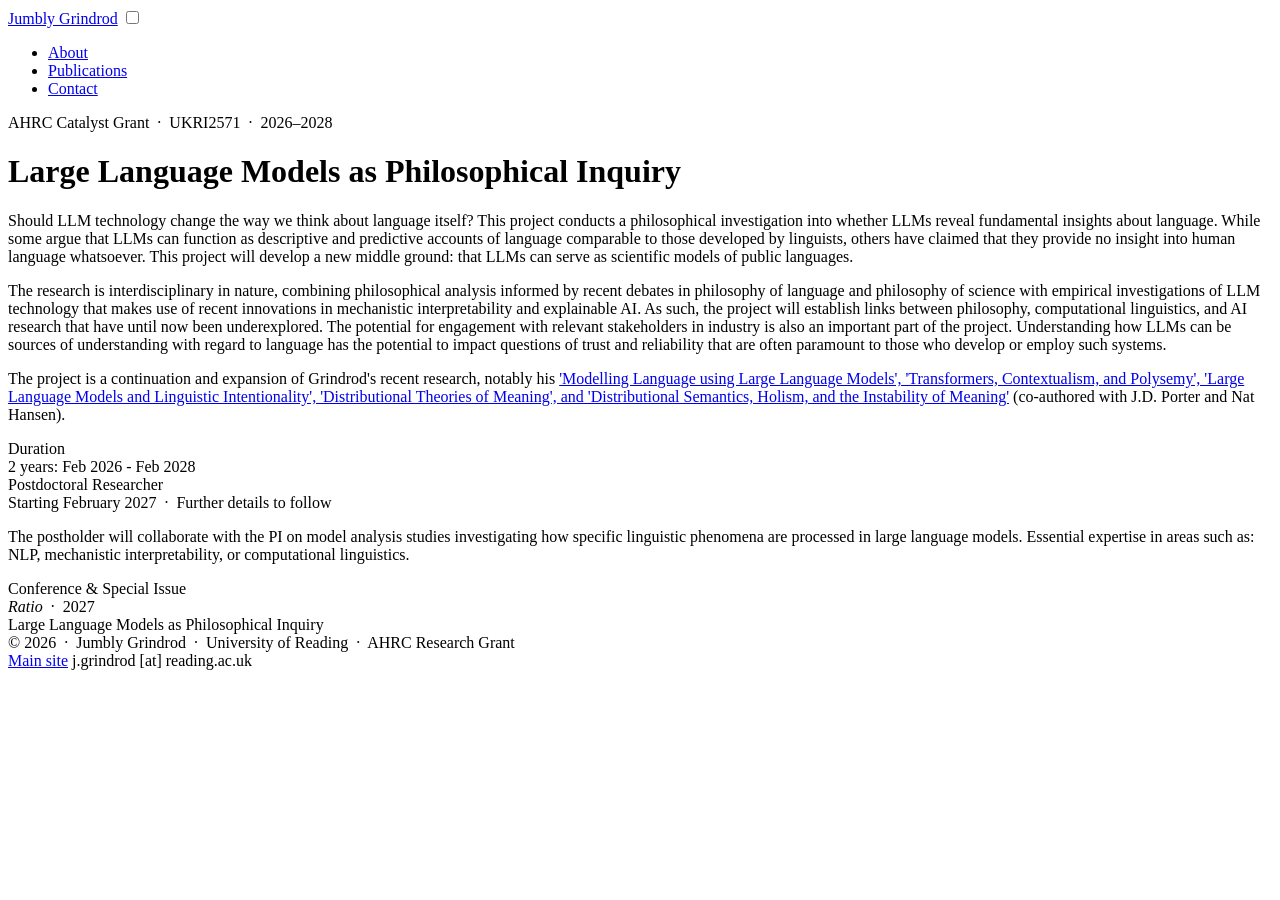
==== ahrc-project.html @ 3dc1feb5 "Add files via upload" ====
<!DOCTYPE html>
<html lang="en">
<head>
  <meta charset="UTF-8">
  <meta name="viewport" content="width=device-width, initial-scale=1.0">
  <title>LLMs as Philosophical Inquiry — AHRC Project</title>
  <meta name="description" content="AHRC-funded project: Large Language Models as Philosophical Inquiry. PI: Jumbly Grindrod, University of Reading. Feb 2026–2028.">
  <link rel="preconnect" href="https://fonts.googleapis.com">
  <link rel="preconnect" href="https://fonts.gstatic.com" crossorigin>
  <link href="https://fonts.googleapis.com/css2?family=Cormorant+Garamond:ital,wght@0,400;0,500;0,600;0,700;1,400;1,600&family=Inter:wght@400;500&display=swap" rel="stylesheet">
  <link rel="stylesheet" href="css/styles.css">
</head>
<body>

  <!-- NAV -->
  <nav>
    <div class="container nav-inner">
      <a class="nav-logo" href="index.html">Jumbly Grindrod</a>
      <input type="checkbox" id="nav-toggle">
      <label class="nav-hamburger" for="nav-toggle">
        <span></span><span></span><span></span>
      </label>
      <ul class="nav-links">
        <li><a href="index.html#about">About</a></li>
        <li><a href="index.html#publications">Publications</a></li>
        <li><a href="index.html#contact">Contact</a></li>
      </ul>
    </div>
  </nav>

  <!-- HERO -->
  <div class="project-hero">
    <div class="container">
      <span class="section-eyebrow">AHRC Catalyst Grant &nbsp;·&nbsp; UKRI2571 &nbsp;·&nbsp; 2026–2028</span>
      <h1 class="section-title">Large Language Models as Philosophical Inquiry</h1>
      <p class="project-hero-body">
        Should LLM technology change the way we think about language itself? This project conducts a philosophical investigation into whether LLMs reveal fundamental insights about language. While some argue that LLMs can function as descriptive and predictive accounts of language comparable to those developed by linguists, others have claimed that they provide no insight into human language whatsoever. This project will develop a new middle ground: that LLMs can serve as scientific models of public languages.
      </p>
      <p class="project-hero-body">
        The research is interdisciplinary in nature, combining philosophical analysis informed by recent debates in philosophy of language and philosophy of science with empirical investigations of LLM technology that makes use of recent innovations in mechanistic interpretability and explainable AI. As such, the project will establish links between philosophy, computational linguistics, and AI research that have until now been underexplored. The potential for engagement with relevant stakeholders in industry is also an important part of the project. Understanding how LLMs can be sources of understanding with regard to language has the potential to impact questions of trust and reliability that are often paramount to those who develop or employ such systems.
      </p>
      <p class="project-hero-body">
        The project is a continuation and expansion of Grindrod's recent research, notably his <a href="index.html#publications">'Modelling Language using Large Language Models', 'Transformers, Contextualism, and Polysemy', 'Large Language Models and Linguistic Intentionality', 'Distributional Theories of Meaning', and 'Distributional Semantics, Holism, and the Instability of Meaning'</a> (co-authored with J.D. Porter and Nat Hansen).
      </p>

      <div class="contact-rows">

        <div class="contact-row">
          <div class="contact-row-label">Duration</div>
          <div class="contact-row-value">2 years: Feb 2026 - Feb 2028</div>
        </div>

        <div class="contact-row">
          <div class="contact-row-label">Postdoctoral Researcher</div>
          <div class="contact-row-value">
            Starting February 2027 &nbsp;·&nbsp; Further details to follow
            <p>The postholder will collaborate with the PI on model analysis studies investigating how specific linguistic phenomena are processed in large language models. Essential expertise in areas such as: NLP, mechanistic interpretability, or computational linguistics.</p>
          </div>
        </div>

        <div class="contact-row">
          <div class="contact-row-label">Conference &amp; Special Issue</div>
          <div class="contact-row-value"><em>Ratio</em> &nbsp;·&nbsp; 2027</div>
        </div>

      </div>
    </div>
  </div>

  <!-- FOOTER -->
  <footer>
    <div class="container footer-inner">
      <div>
        <div class="footer-name">Large Language Models as Philosophical Inquiry</div>
        <div class="footer-copy">
          © <span id="year"></span> &nbsp;·&nbsp; Jumbly Grindrod &nbsp;·&nbsp; University of Reading &nbsp;·&nbsp; AHRC Research Grant
        </div>
      </div>
      <div class="footer-links">
        <a href="index.html">Main site</a>
        j.grindrod [at] reading.ac.uk
      </div>
    </div>
  </footer>

  <script>document.getElementById('year').textContent = new Date().getFullYear();</script>
</body>
</html>
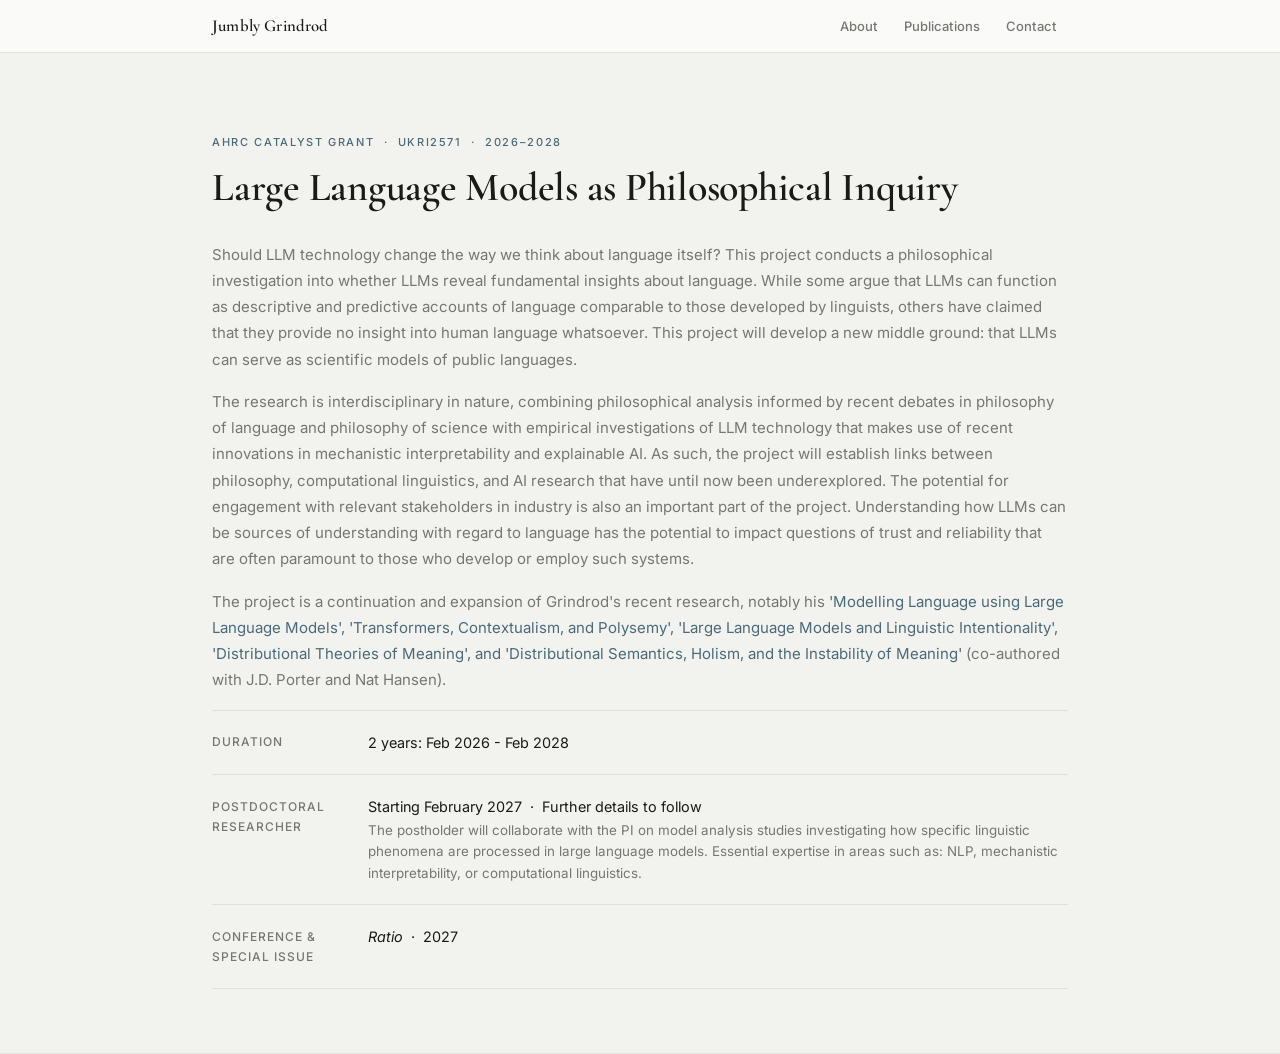
==== commit ba0df69d: "Remove footer from ahrc-project.html Removed footer section from the HTML document." ====
--- a/ahrc-project.html
+++ b/ahrc-project.html
@@ -67,21 +67,7 @@
     </div>
   </div>
 
-  <!-- FOOTER -->
-  <footer>
-    <div class="container footer-inner">
-      <div>
-        <div class="footer-name">Large Language Models as Philosophical Inquiry</div>
-        <div class="footer-copy">
-          © <span id="year"></span> &nbsp;·&nbsp; Jumbly Grindrod &nbsp;·&nbsp; University of Reading &nbsp;·&nbsp; AHRC Research Grant
-        </div>
-      </div>
-      <div class="footer-links">
-        <a href="index.html">Main site</a>
-        j.grindrod [at] reading.ac.uk
-      </div>
-    </div>
-  </footer>
+
 
   <script>document.getElementById('year').textContent = new Date().getFullYear();</script>
 </body>
--- a/css/styles.css
+++ b/css/styles.css
@@ -0,0 +1,772 @@
+/* ============================================================
+   DESIGN TOKENS
+   ============================================================ */
+:root {
+  --bg:          #FAFAF8;
+  --bg-alt:      #F2F2EF;
+  --surface:     #E8E8E4;
+  --text:        #1A1A18;
+  --text-muted:  #767672;
+  --accent:      #4A6A7A;
+  --border:      #E0E0DC;
+  --border-mid:  #CECECA;
+
+  --font-serif: 'Cormorant Garamond', Georgia, serif;
+  --font-sans:  'Inter', system-ui, sans-serif;
+  --max-width:  920px;
+}
+
+/* ============================================================
+   RESET + BASE
+   ============================================================ */
+*, *::before, *::after { box-sizing: border-box; margin: 0; padding: 0; }
+
+html { scroll-behavior: smooth; }
+
+body {
+  font-family: var(--font-sans);
+  font-size: 1rem;
+  line-height: 1.7;
+  color: var(--text);
+  background: var(--bg);
+  -webkit-font-smoothing: antialiased;
+}
+
+img { max-width: 100%; display: block; }
+
+a { color: var(--accent); text-decoration: none; transition: opacity 0.15s; }
+a:hover { opacity: 0.75; }
+
+ul { list-style: none; }
+
+hr {
+  border: none;
+  border-top: 1px solid var(--border);
+  margin-block: 2.5rem;
+}
+
+/* ============================================================
+   LAYOUT
+   ============================================================ */
+.container {
+  width: 100%;
+  max-width: var(--max-width);
+  margin-inline: auto;
+  padding-inline: 2rem;
+}
+
+section {
+  padding-block: 3rem;
+}
+
+section.alt {
+  background: var(--bg-alt);
+}
+
+/* ============================================================
+   NAVIGATION
+   ============================================================ */
+nav {
+  position: sticky;
+  top: 0;
+  z-index: 100;
+  background: rgba(250, 250, 248, 0.92);
+  backdrop-filter: blur(16px);
+  -webkit-backdrop-filter: blur(16px);
+  border-bottom: 1px solid var(--border);
+}
+
+.nav-inner {
+  display: flex;
+  align-items: center;
+  gap: 2rem;
+  height: 3.25rem;
+}
+
+.nav-logo {
+  font-family: var(--font-serif);
+  font-size: 1.05rem;
+  font-weight: 600;
+  color: var(--text);
+  letter-spacing: 0.01em;
+  flex-shrink: 0;
+}
+.nav-logo:hover { opacity: 1; color: var(--accent); }
+
+#nav-toggle { display: none; }
+
+.nav-hamburger {
+  display: none;
+  flex-direction: column;
+  justify-content: center;
+  gap: 5px;
+  width: 2rem;
+  height: 2rem;
+  cursor: pointer;
+  margin-left: auto;
+  flex-shrink: 0;
+}
+.nav-hamburger span {
+  display: block;
+  height: 1px;
+  background: var(--text-muted);
+  border-radius: 1px;
+  transition: transform 0.2s, opacity 0.2s;
+}
+
+.nav-links {
+  display: flex;
+  align-items: center;
+  gap: 0.125rem;
+  margin-left: auto;
+}
+
+.nav-links a {
+  font-size: 0.8125rem;
+  font-weight: 500;
+  color: var(--text-muted);
+  padding: 0.375rem 0.75rem;
+  letter-spacing: 0.01em;
+  transition: color 0.15s;
+}
+.nav-links a:hover { color: var(--text); opacity: 1; }
+
+.nav-links .nav-cta {
+  color: var(--accent);
+  border: 1px solid var(--border-mid);
+  border-radius: 2px;
+  margin-left: 0.5rem;
+}
+.nav-links .nav-cta:hover { border-color: var(--accent); color: var(--accent); opacity: 1; }
+
+/* ============================================================
+   HERO / ABOUT
+   ============================================================ */
+#about {
+  padding-block: 4rem 3rem;
+}
+
+.hero {
+  display: grid;
+  grid-template-columns: 140px 1fr;
+  gap: 3rem;
+  align-items: start;
+}
+
+.hero-photo {
+  width: 140px;
+  height: 140px;
+  border-radius: 50%;
+  object-fit: cover;
+  border: 1px solid var(--border-mid);
+  filter: grayscale(20%);
+}
+
+.hero-photo-placeholder {
+  width: 140px;
+  height: 140px;
+  border-radius: 50%;
+  background: var(--surface);
+  border: 1px solid var(--border-mid);
+  display: flex;
+  align-items: center;
+  justify-content: center;
+  font-family: var(--font-serif);
+  font-size: 2rem;
+  font-weight: 600;
+  color: var(--text-muted);
+  letter-spacing: -1px;
+}
+
+.hero-body {}
+
+.hero-name {
+  font-family: var(--font-serif);
+  font-size: 2.75rem;
+  font-weight: 600;
+  letter-spacing: -0.5px;
+  line-height: 1.1;
+  color: #3A3A36;
+  margin-bottom: 0.375rem;
+}
+
+.hero-role {
+  font-size: 0.875rem;
+  color: var(--text-muted);
+  margin-bottom: 0.125rem;
+  letter-spacing: 0.01em;
+}
+
+.hero-inst {
+  font-size: 0.875rem;
+  color: var(--accent);
+  margin-bottom: 1.5rem;
+  letter-spacing: 0.01em;
+}
+
+.hero-bio {
+  font-size: 0.9375rem;
+  color: var(--text-muted);
+  line-height: 1.75;
+  margin-bottom: 2rem;
+}
+
+.hero-actions {
+  display: flex;
+  flex-wrap: wrap;
+  gap: 1rem;
+  align-items: center;
+}
+
+/* ============================================================
+   SECTION HEADING
+   ============================================================ */
+.section-eyebrow {
+  font-size: 0.6875rem;
+  font-weight: 500;
+  letter-spacing: 0.15em;
+  text-transform: uppercase;
+  color: var(--accent);
+  margin-bottom: 0.75rem;
+  display: block;
+}
+
+.section-eyebrow-lg {
+  font-size: 0.9375rem;
+  letter-spacing: 0.08em;
+  margin-bottom: 1.5rem;
+}
+
+.section-title {
+  font-family: var(--font-serif);
+  font-size: 2.25rem;
+  font-weight: 600;
+  letter-spacing: -0.25px;
+  color: var(--text);
+  line-height: 1.15;
+  margin-bottom: 0.5rem;
+}
+
+.section-intro {
+  font-size: 0.9375rem;
+  color: var(--text-muted);
+  line-height: 1.75;
+  max-width: 100%;
+  margin-bottom: 3rem;
+}
+
+/* ============================================================
+   BUTTONS
+   ============================================================ */
+.btn {
+  display: inline-flex;
+  align-items: center;
+  gap: 0.375rem;
+  font-family: var(--font-sans);
+  font-size: 0.8125rem;
+  font-weight: 500;
+  letter-spacing: 0.03em;
+  padding: 0.5rem 1.125rem;
+  border-radius: 2px;
+  cursor: pointer;
+  transition: opacity 0.15s, background 0.15s, color 0.15s, border-color 0.15s;
+  text-decoration: none;
+  white-space: nowrap;
+}
+
+.btn-primary {
+  background: var(--accent);
+  color: #FFFFFF;
+  font-weight: 600;
+}
+.btn-primary:hover { opacity: 0.85; color: #FFFFFF; }
+
+.btn-outline {
+  border: 1px solid var(--border-mid);
+  color: var(--text-muted);
+  background: transparent;
+}
+.btn-outline:hover { border-color: var(--text-muted); color: var(--text); opacity: 1; }
+
+.btn-ghost {
+  color: var(--accent);
+  padding-left: 0;
+  padding-right: 0;
+  letter-spacing: 0.04em;
+  font-size: 0.8rem;
+}
+.btn-ghost:hover { opacity: 0.7; }
+
+/* ============================================================
+   RESEARCH SECTION
+   ============================================================ */
+.research-areas {
+  font-size: 0.9375rem;
+  color: var(--text-muted);
+  line-height: 1.9;
+  margin-bottom: 3rem;
+}
+
+.research-areas strong {
+  color: var(--text);
+  font-weight: 500;
+}
+
+.project-block {
+  border-top: 1px solid var(--border-mid);
+  padding-top: 2rem;
+}
+
+.project-block-label {
+  font-size: 0.6875rem;
+  font-weight: 500;
+  letter-spacing: 0.15em;
+  text-transform: uppercase;
+  color: var(--accent);
+  margin-bottom: 0.625rem;
+}
+
+.project-block-title {
+  font-family: var(--font-serif);
+  font-size: 1.4rem;
+  font-weight: 600;
+  color: var(--text);
+  margin-bottom: 0.375rem;
+}
+
+.project-block-meta {
+  font-size: 0.8125rem;
+  color: var(--text-muted);
+  margin-bottom: 1rem;
+}
+
+.project-block-body {
+  font-size: 0.9rem;
+  color: var(--text-muted);
+  line-height: 1.75;
+  max-width: 540px;
+  margin-bottom: 1.25rem;
+}
+
+/* ============================================================
+   PUBLICATIONS
+   ============================================================ */
+.pub-list { display: flex; flex-direction: column; }
+
+.pub-year-group {
+  border-top: 1px solid var(--border);
+  padding-top: 2rem;
+  margin-bottom: 2rem;
+  display: grid;
+  grid-template-columns: 80px 1fr;
+  gap: 1rem 2rem;
+}
+
+.pub-year {
+  font-size: 0.75rem;
+  font-weight: 500;
+  letter-spacing: 0.08em;
+  text-transform: uppercase;
+  color: var(--text-muted);
+  padding-top: 0.1em;
+}
+
+.pub-items {
+  display: flex;
+  flex-direction: column;
+  gap: 1.5rem;
+}
+
+.pub-item {}
+
+.pub-title {
+  font-size: 0.9375rem;
+  color: var(--text);
+  line-height: 1.5;
+  margin-bottom: 0.2rem;
+}
+
+.pub-venue {
+  font-size: 0.8375rem;
+  color: var(--text-muted);
+  line-height: 1.5;
+}
+.pub-venue em { font-style: italic; }
+
+.pub-authors {
+  font-size: 0.8rem;
+  color: var(--text-muted);
+  margin-top: 0.1rem;
+}
+
+.pub-links-row {
+  display: flex;
+  gap: 0.875rem;
+  margin-top: 0.4rem;
+}
+
+.pub-link {
+  font-size: 0.75rem;
+  font-weight: 500;
+  letter-spacing: 0.04em;
+  color: var(--accent);
+  text-decoration: underline;
+  text-underline-offset: 2px;
+  text-decoration-color: rgba(184,151,90,0.4);
+}
+.pub-link:hover { opacity: 1; text-decoration-color: var(--accent); }
+
+.pub-note {
+  font-size: 0.75rem;
+  color: var(--text-muted);
+  font-style: italic;
+  margin-top: 0.1rem;
+}
+
+/* ============================================================
+   CONTACT
+   ============================================================ */
+.contact-rows {
+  display: flex;
+  flex-direction: column;
+}
+
+.contact-row {
+  display: grid;
+  grid-template-columns: 140px 1fr;
+  gap: 1rem;
+  padding-block: 1.25rem;
+  border-top: 1px solid var(--border);
+  font-size: 0.9rem;
+}
+.contact-row:last-child { border-bottom: 1px solid var(--border); }
+
+.contact-row-label {
+  font-size: 0.75rem;
+  font-weight: 500;
+  letter-spacing: 0.08em;
+  text-transform: uppercase;
+  color: var(--text-muted);
+  padding-top: 0.15em;
+}
+
+.contact-row-value {
+  color: var(--text);
+  line-height: 1.6;
+}
+
+.contact-row-value a { color: var(--accent); }
+.contact-row-value p { font-size: 0.8375rem; color: var(--text-muted); margin-top: 0.125rem; }
+
+/* ============================================================
+   FOOTER
+   ============================================================ */
+footer {
+  background: var(--bg);
+  border-top: 1px solid var(--border);
+  padding-block: 2.5rem;
+}
+
+.footer-inner {
+  display: flex;
+  justify-content: space-between;
+  align-items: center;
+  flex-wrap: wrap;
+  gap: 1rem;
+}
+
+.footer-name {
+  font-family: var(--font-serif);
+  font-size: 1rem;
+  font-weight: 600;
+  color: var(--text);
+  margin-bottom: 0.2rem;
+}
+
+.footer-copy {
+  font-size: 0.75rem;
+  color: var(--text-muted);
+}
+
+.footer-links {
+  display: flex;
+  gap: 1.5rem;
+  flex-wrap: wrap;
+}
+.footer-links a {
+  font-size: 0.8rem;
+  color: var(--text-muted);
+  letter-spacing: 0.01em;
+}
+.footer-links a:hover { color: var(--text); opacity: 1; }
+
+/* ============================================================
+   PROJECT PAGE
+   ============================================================ */
+.project-hero {
+  background: var(--bg-alt);
+  border-bottom: 1px solid var(--border);
+  padding-block: 5rem 4rem;
+}
+
+.project-hero .section-title {
+  font-size: 2.5rem;
+  margin-bottom: 2rem;
+}
+
+.project-hero-body {
+  font-size: 0.9375rem;
+  color: var(--text-muted);
+  max-width: 100%;
+  line-height: 1.75;
+  margin-bottom: 1rem;
+}
+
+.funding-strip {
+  display: flex;
+  gap: 3rem;
+  flex-wrap: wrap;
+  padding-top: 2.5rem;
+  border-top: 1px solid var(--border-mid);
+}
+
+.funding-stat-value {
+  font-family: var(--font-serif);
+  font-size: 2rem;
+  font-weight: 600;
+  color: var(--accent);
+  line-height: 1;
+  margin-bottom: 0.25rem;
+}
+
+.funding-stat-label {
+  font-size: 0.75rem;
+  color: var(--text-muted);
+  letter-spacing: 0.05em;
+  text-transform: uppercase;
+}
+
+/* Themes */
+.themes-list {
+  display: flex;
+  flex-direction: column;
+}
+
+.theme-item {
+  padding-block: 1.75rem;
+  border-top: 1px solid var(--border);
+  display: grid;
+  grid-template-columns: 1fr 2fr;
+  gap: 2rem;
+  align-items: start;
+}
+.theme-item:last-child { border-bottom: 1px solid var(--border); }
+
+.theme-num {
+  font-family: var(--font-serif);
+  font-size: 2.5rem;
+  font-weight: 600;
+  color: var(--border-mid);
+  line-height: 1;
+}
+
+.theme-title {
+  font-family: var(--font-serif);
+  font-size: 1.2rem;
+  font-weight: 600;
+  color: var(--text);
+  margin-bottom: 0.5rem;
+}
+
+.theme-desc {
+  font-size: 0.875rem;
+  color: var(--text-muted);
+  line-height: 1.75;
+}
+
+/* Postdoc */
+.postdoc-details {
+  border-top: 1px solid var(--border);
+  padding-top: 2.5rem;
+  margin-top: 2.5rem;
+  display: grid;
+  grid-template-columns: 1fr 1fr;
+  gap: 2rem 3rem;
+  margin-bottom: 2.5rem;
+}
+
+.detail-label {
+  font-size: 0.6875rem;
+  font-weight: 500;
+  letter-spacing: 0.12em;
+  text-transform: uppercase;
+  color: var(--text-muted);
+  margin-bottom: 0.375rem;
+}
+
+.detail-value {
+  font-size: 0.9375rem;
+  color: var(--text);
+}
+
+/* Timeline */
+.phase-list {
+  display: flex;
+  flex-direction: column;
+  padding-left: 1.5rem;
+  border-left: 1px solid var(--border);
+  gap: 2.5rem;
+  margin-left: 0.5rem;
+}
+
+.phase-item { position: relative; }
+
+.phase-item::before {
+  content: '';
+  position: absolute;
+  left: -1.625rem;
+  top: 0.45rem;
+  width: 8px;
+  height: 8px;
+  border-radius: 50%;
+  background: var(--accent);
+  border: 2px solid var(--bg-alt);
+}
+
+.phase-label {
+  font-size: 0.6875rem;
+  font-weight: 500;
+  letter-spacing: 0.12em;
+  text-transform: uppercase;
+  color: var(--accent);
+  margin-bottom: 0.375rem;
+}
+
+.phase-title {
+  font-family: var(--font-serif);
+  font-size: 1.15rem;
+  font-weight: 600;
+  color: var(--text);
+  margin-bottom: 0.375rem;
+}
+
+.phase-desc {
+  font-size: 0.875rem;
+  color: var(--text-muted);
+  line-height: 1.7;
+}
+
+/* People */
+.people-grid {
+  display: flex;
+  gap: 2rem;
+  flex-wrap: wrap;
+}
+
+.person-card {
+  display: flex;
+  flex-direction: column;
+  align-items: center;
+  text-align: center;
+  gap: 0.75rem;
+  padding: 1.75rem 2rem;
+  border: 1px solid var(--border);
+  border-radius: 2px;
+  min-width: 180px;
+}
+
+.person-card.open {
+  border-style: dashed;
+  border-color: var(--border-mid);
+}
+
+.person-avatar {
+  width: 64px;
+  height: 64px;
+  border-radius: 50%;
+  background: var(--surface);
+  border: 1px solid var(--border-mid);
+  display: flex;
+  align-items: center;
+  justify-content: center;
+  font-family: var(--font-serif);
+  font-size: 1.25rem;
+  font-weight: 600;
+  color: var(--text-muted);
+}
+
+.person-name {
+  font-family: var(--font-serif);
+  font-size: 1rem;
+  font-weight: 600;
+  color: var(--text);
+}
+
+.person-role {
+  font-size: 0.8rem;
+  color: var(--text-muted);
+  line-height: 1.5;
+}
+
+/* ============================================================
+   RESPONSIVE — 640px nav
+   ============================================================ */
+@media (max-width: 640px) {
+  .nav-hamburger { display: flex; }
+
+  .nav-inner { flex-wrap: wrap; height: auto; padding-block: 0.75rem; }
+
+  .nav-links {
+    display: none;
+    flex-direction: column;
+    align-items: flex-start;
+    width: 100%;
+    padding-bottom: 0.75rem;
+    gap: 0;
+  }
+
+  .nav-links .nav-cta { margin-left: 0; margin-top: 0.5rem; }
+
+  #nav-toggle:checked ~ .nav-links { display: flex; }
+  #nav-toggle:checked ~ label.nav-hamburger span:nth-child(1) { transform: translateY(6px) rotate(45deg); }
+  #nav-toggle:checked ~ label.nav-hamburger span:nth-child(2) { opacity: 0; }
+  #nav-toggle:checked ~ label.nav-hamburger span:nth-child(3) { transform: translateY(-6px) rotate(-45deg); }
+}
+
+/* ============================================================
+   RESPONSIVE — 600px layout
+   ============================================================ */
+@media (max-width: 600px) {
+  section { padding-block: 2rem; }
+  #about { padding-block: 2.5rem 2rem; }
+
+  .hero { grid-template-columns: 1fr; gap: 2rem; }
+  .hero-photo, .hero-photo-placeholder { width: 100px; height: 100px; }
+  .hero-name { font-size: 2.25rem; }
+
+  .pub-year-group { grid-template-columns: 1fr; gap: 0.75rem; }
+  .pub-year { padding-top: 0; }
+
+  .contact-row { grid-template-columns: 1fr; gap: 0.25rem; }
+
+  .theme-item { grid-template-columns: 1fr; gap: 0.5rem; }
+  .theme-num { font-size: 1.5rem; }
+
+  .postdoc-details { grid-template-columns: 1fr; gap: 1.25rem; }
+
+  .project-hero .section-title { font-size: 1.875rem; }
+  .project-hero-body { font-size: 0.875rem; }
+}
+
+/* ============================================================
+   PLACEHOLDER TEXT (edit before publishing)
+   ============================================================ */
+.edit-me {
+  color: var(--text-muted);
+  font-style: italic;
+  border: 1px dashed var(--border-mid);
+  padding: 0.75rem 1rem;
+  border-radius: 2px;
+  font-size: 0.875rem;
+  line-height: 1.7;
+}
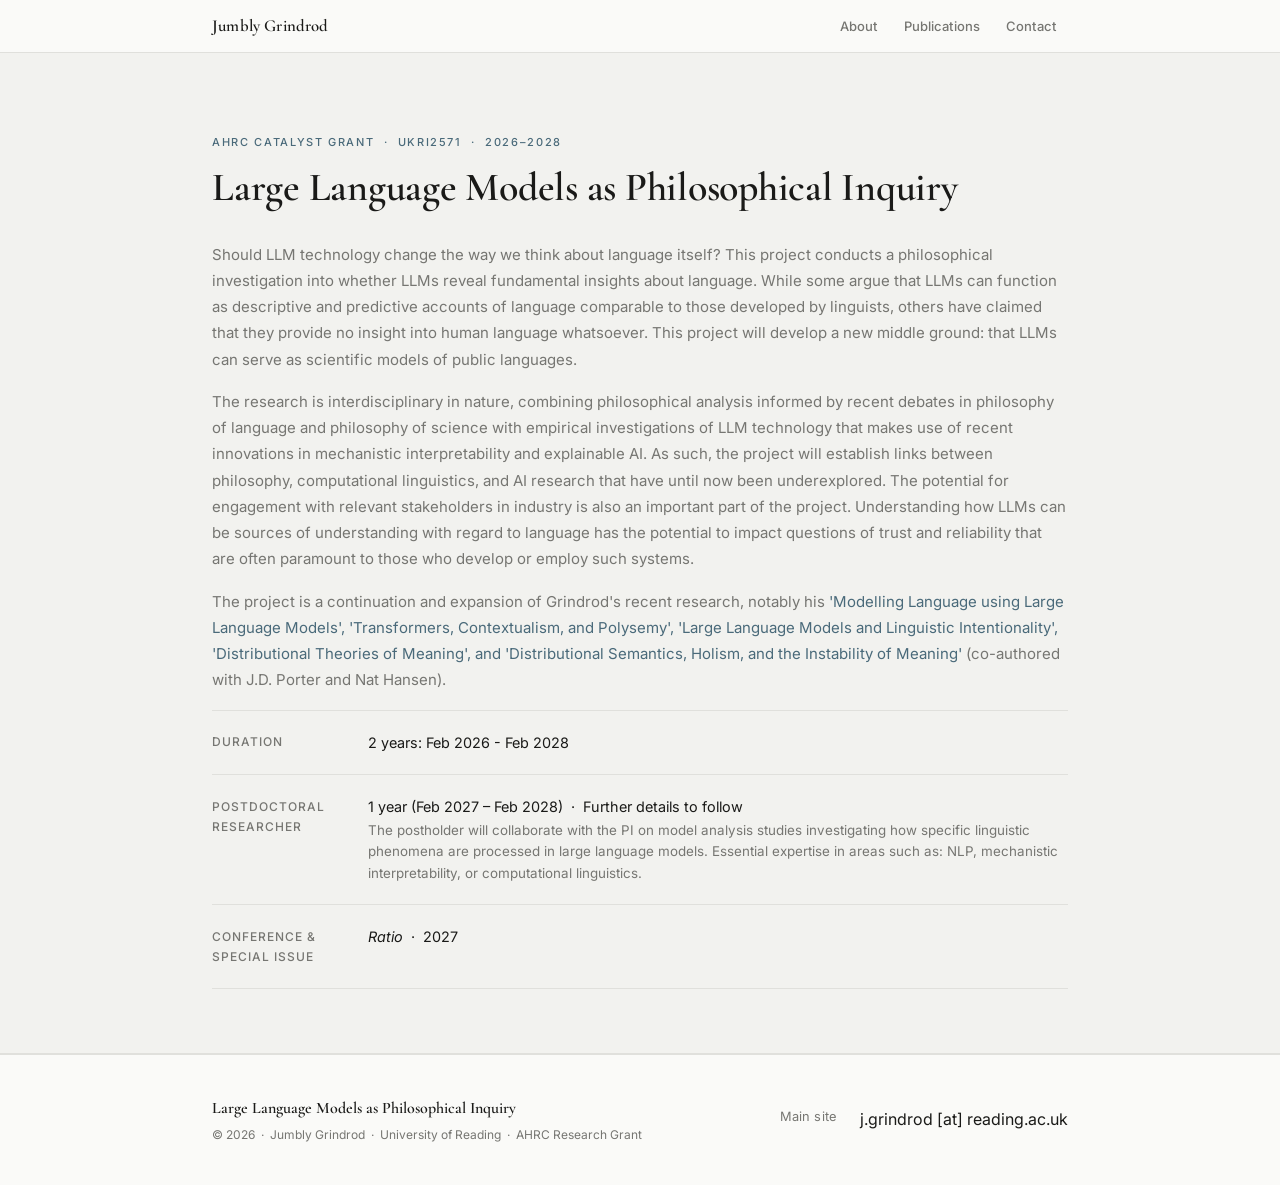
==== commit 55290f6d: "Clarify postdoc duration and add missing footer Co-Authored-By: Claude Sonnet 4.6 <noreply@anthropic" ====
--- a/ahrc-project.html
+++ b/ahrc-project.html
@@ -53,7 +53,7 @@
         <div class="contact-row">
           <div class="contact-row-label">Postdoctoral Researcher</div>
           <div class="contact-row-value">
-            Starting February 2027 &nbsp;·&nbsp; Further details to follow
+            1 year (Feb 2027 – Feb 2028) &nbsp;·&nbsp; Further details to follow
             <p>The postholder will collaborate with the PI on model analysis studies investigating how specific linguistic phenomena are processed in large language models. Essential expertise in areas such as: NLP, mechanistic interpretability, or computational linguistics.</p>
           </div>
         </div>
@@ -67,7 +67,21 @@
     </div>
   </div>
 
-
+  <!-- FOOTER -->
+  <footer>
+    <div class="container footer-inner">
+      <div>
+        <div class="footer-name">Large Language Models as Philosophical Inquiry</div>
+        <div class="footer-copy">
+          © <span id="year"></span> &nbsp;·&nbsp; Jumbly Grindrod &nbsp;·&nbsp; University of Reading &nbsp;·&nbsp; AHRC Research Grant
+        </div>
+      </div>
+      <div class="footer-links">
+        <a href="index.html">Main site</a>
+        j.grindrod [at] reading.ac.uk
+      </div>
+    </div>
+  </footer>
 
   <script>document.getElementById('year').textContent = new Date().getFullYear();</script>
 </body>
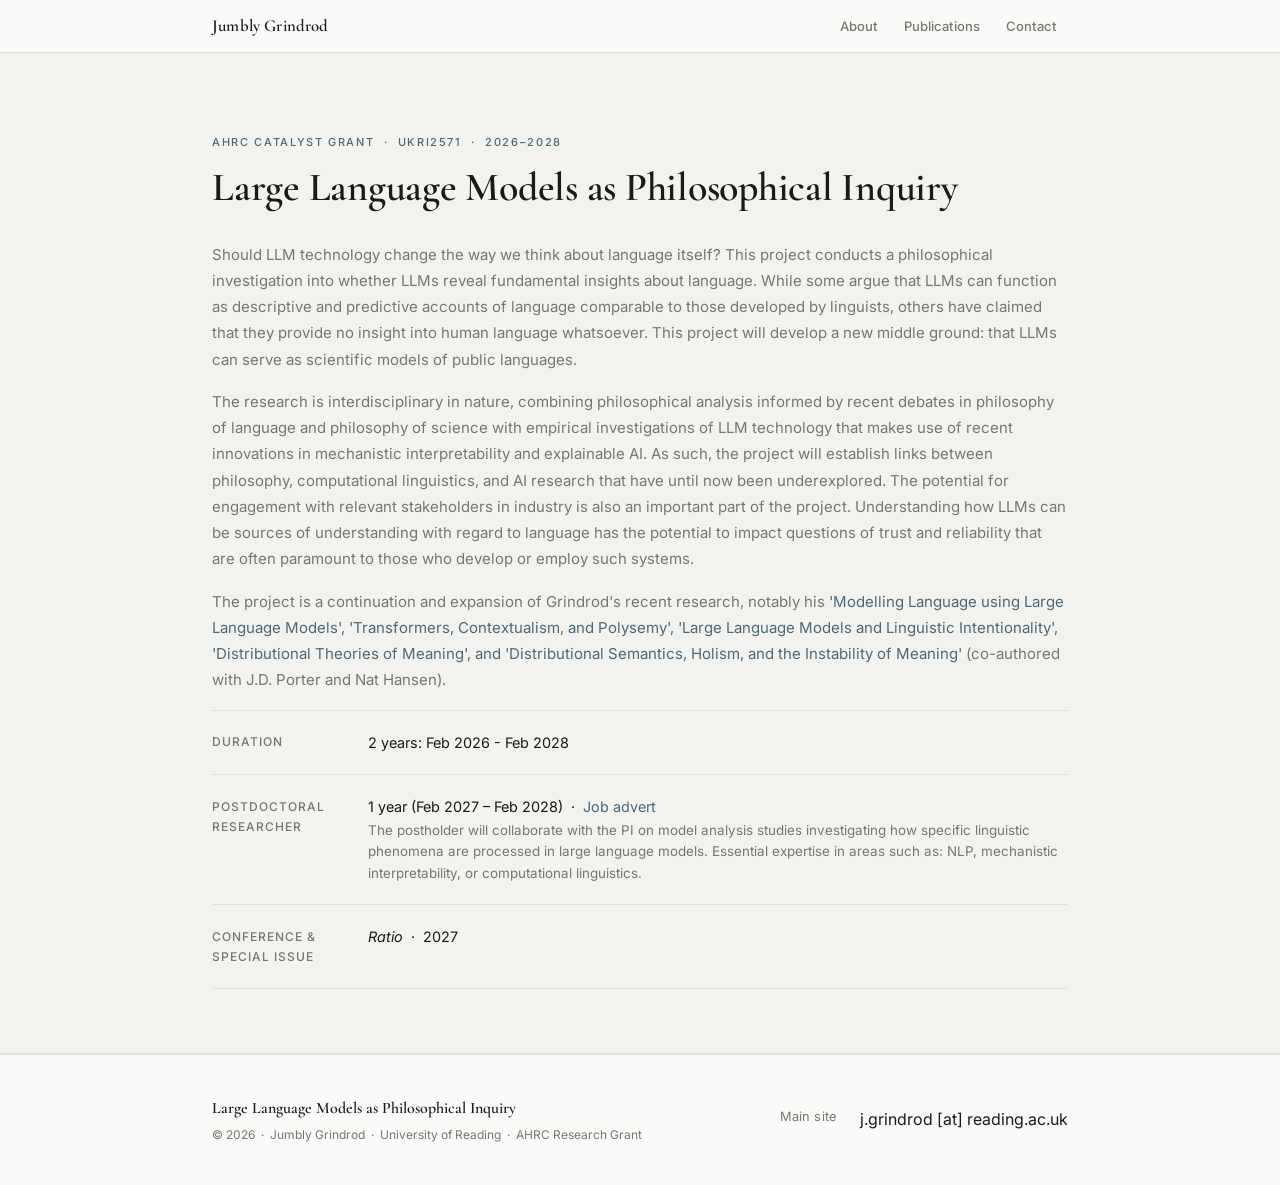
==== commit 34c8ecab: "Add job advert link for Postdoctoral Researcher Updated job details for Postdoctoral Researcher posi" ====
--- a/ahrc-project.html
+++ b/ahrc-project.html
@@ -3,8 +3,17 @@
 <head>
   <meta charset="UTF-8">
   <meta name="viewport" content="width=device-width, initial-scale=1.0">
-  <title>LLMs as Philosophical Inquiry — AHRC Project</title>
+  <title>Large Language Models as Philosophical Inquiry | AHRC Project | University of Reading</title>
   <meta name="description" content="AHRC-funded project: Large Language Models as Philosophical Inquiry. PI: Jumbly Grindrod, University of Reading. Feb 2026–2028.">
+  <link rel="canonical" href="https://jumblygrindrod.github.io/ahrc-project.html">
+
+  <!-- Sharing previews -->
+  <meta property="og:type" content="website">
+  <meta property="og:site_name" content="Jumbly Grindrod">
+  <meta property="og:title" content="Large Language Models as Philosophical Inquiry (AHRC Project)">
+  <meta property="og:description" content="AHRC-funded project at the University of Reading. PI: Jumbly Grindrod. Feb 2026–2028.">
+  <meta property="og:url" content="https://jumblygrindrod.github.io/ahrc-project.html">
+  <meta name="twitter:card" content="summary">
   <link rel="preconnect" href="https://fonts.googleapis.com">
   <link rel="preconnect" href="https://fonts.gstatic.com" crossorigin>
   <link href="https://fonts.googleapis.com/css2?family=Cormorant+Garamond:ital,wght@0,400;0,500;0,600;0,700;1,400;1,600&family=Inter:wght@400;500&display=swap" rel="stylesheet">
@@ -53,7 +62,7 @@
         <div class="contact-row">
           <div class="contact-row-label">Postdoctoral Researcher</div>
           <div class="contact-row-value">
-            1 year (Feb 2027 – Feb 2028) &nbsp;·&nbsp; Further details to follow
+            1 year (Feb 2027 – Feb 2028) &nbsp;·&nbsp; <a href="https://ce1169li.webitrent.com/ce1169li_webrecruitment/wrd/run/etrec179gf.open?WVID=9493791XsD&LANG=USA&VACANCY_ID=041333Y99M">Job advert</a>
             <p>The postholder will collaborate with the PI on model analysis studies investigating how specific linguistic phenomena are processed in large language models. Essential expertise in areas such as: NLP, mechanistic interpretability, or computational linguistics.</p>
           </div>
         </div>
